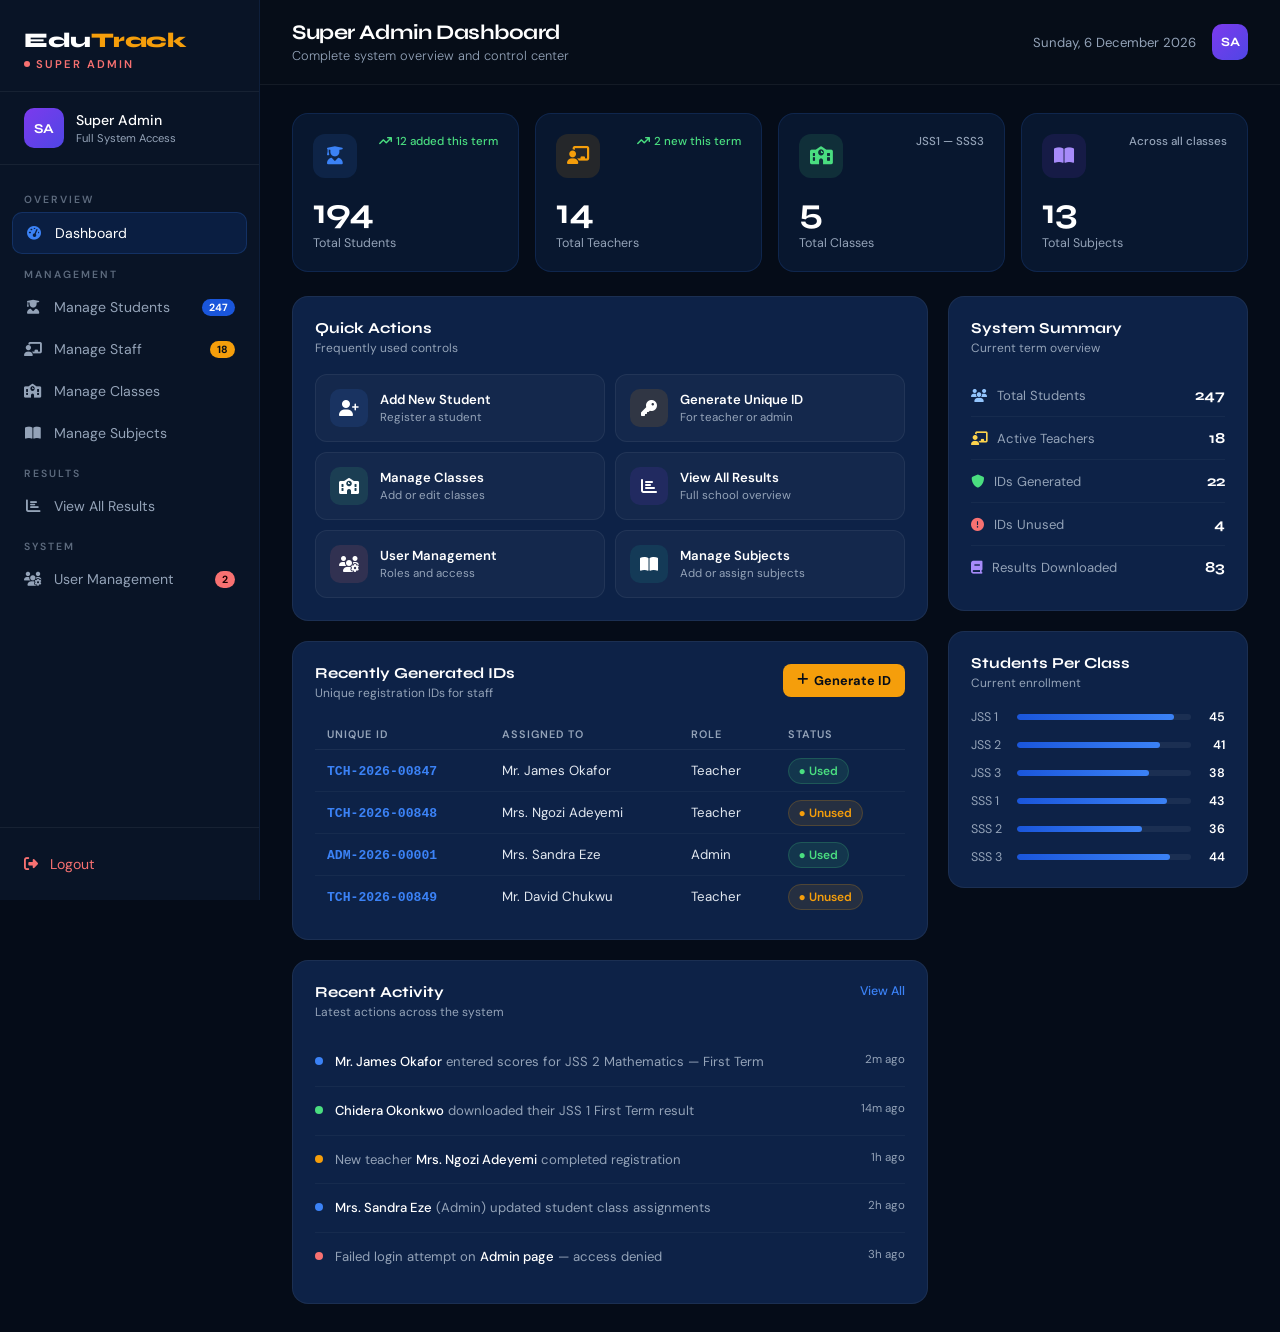
==== PAGES/superadmin-dashboard.html @ b3b973e6 "Add superadmin dashboard - HTML, CSS and JS complete" ====
<!DOCTYPE html>
<html lang="en">
<head>
  <meta charset="UTF-8" />
  <meta name="viewport" content="width=device-width, initial-scale=1.0" />
  <title>EduTrack — Super Admin Dashboard</title>
  <link href="https://fonts.googleapis.com/css2?family=Syne:wght@400;600;700;800&family=DM+Sans:wght@300;400;500&display=swap" rel="stylesheet" />
  <link rel="stylesheet" href="https://cdnjs.cloudflare.com/ajax/libs/font-awesome/6.5.0/css/all.min.css" />
  <link rel="stylesheet" href="../CSS/superadmin.css" />
</head>
<body>

  <!-- SIDEBAR -->
  <aside class="sidebar">

    <!-- LOGO -->
    <div class="sidebar-logo">
      <div class="logo-text">Edu<span>Track</span></div>
      <div class="logo-role">
        <span class="role-dot"></span>
        Super Admin
      </div>
    </div>

    <!-- ADMIN PROFILE -->
    <div class="sidebar-profile">
      <div class="profile-avatar">SA</div>
      <div class="profile-info">
        <div class="profile-name">Super Admin</div>
        <div class="profile-role">Full System Access</div>
      </div>
    </div>

    <!-- NAVIGATION -->
    <nav class="sidebar-nav">

      <p class="nav-section-label">Overview</p>

      <a href="superadmin-dashboard.html" class="nav-item active">
        <span class="nav-icon"><i class="fa-solid fa-gauge-high"></i></span>
        <span>Dashboard</span>
      </a>

      <p class="nav-section-label">Management</p>

      <a href="superadmin-manage-students.html" class="nav-item">
        <span class="nav-icon"><i class="fa-solid fa-user-graduate"></i></span>
        <span>Manage Students</span>
        <span class="nav-badge" id="badge-students">247</span>
      </a>

      <a href="superadmin-manage-staff.html" class="nav-item">
        <span class="nav-icon"><i class="fa-solid fa-chalkboard-user"></i></span>
        <span>Manage Staff</span>
        <span class="nav-badge gold" id="badge-staff">18</span>
      </a>

      <a href="superadmin-manage-classes.html" class="nav-item">
        <span class="nav-icon"><i class="fa-solid fa-school"></i></span>
        <span>Manage Classes</span>
      </a>

      <a href="superadmin-manage-subjects.html" class="nav-item">
        <span class="nav-icon"><i class="fa-solid fa-book-open"></i></span>
        <span>Manage Subjects</span>
      </a>

      <p class="nav-section-label">Results</p>

      <a href="superadmin-view-results.html" class="nav-item">
        <span class="nav-icon"><i class="fa-solid fa-chart-bar"></i></span>
        <span>View All Results</span>
      </a>

      <p class="nav-section-label">System</p>

      <a href="superadmin-user-management.html" class="nav-item">
        <span class="nav-icon"><i class="fa-solid fa-users-gear"></i></span>
        <span>User Management</span>
        <span class="nav-badge red" id="badge-users">2</span>
      </a>

    </nav>

    <!-- LOGOUT -->
    <div class="sidebar-footer">
      <a href="../index.html" class="logout-btn">
        <i class="fa-solid fa-right-from-bracket"></i>
        <span>Logout</span>
      </a>
    </div>

  </aside>

  <!-- MAIN CONTENT -->
  <main class="main">

    <!-- TOPBAR -->
    <div class="topbar">
      <div class="topbar-left">
        <h1>Super Admin Dashboard</h1>
        <p>Complete system overview and control center</p>
      </div>
      <div class="topbar-right">
        <div class="topbar-date" id="current-date"></div>
        <div class="topbar-avatar">SA</div>
      </div>
    </div>

    <!-- PAGE CONTENT -->
    <div class="page-content">

      <!-- STAT CARDS -->
      <div class="stats-row">

        <div class="stat-card">
          <div class="stat-top">
            <div class="stat-icon-wrap blue">
              <i class="fa-solid fa-user-graduate"></i>
            </div>
            <div class="stat-change up">
              <i class="fa-solid fa-arrow-trend-up"></i>
              12 added this term
            </div>
          </div>
          <div class="stat-number" id="stat-students">0</div>
          <div class="stat-label">Total Students</div>
        </div>

        <div class="stat-card">
          <div class="stat-top">
            <div class="stat-icon-wrap gold">
              <i class="fa-solid fa-chalkboard-user"></i>
            </div>
            <div class="stat-change up">
              <i class="fa-solid fa-arrow-trend-up"></i>
              2 new this term
            </div>
          </div>
          <div class="stat-number" id="stat-teachers">0</div>
          <div class="stat-label">Total Teachers</div>
        </div>

        <div class="stat-card">
          <div class="stat-top">
            <div class="stat-icon-wrap green">
              <i class="fa-solid fa-school"></i>
            </div>
            <div class="stat-change neutral">JSS1 — SSS3</div>
          </div>
          <div class="stat-number" id="stat-classes">0</div>
          <div class="stat-label">Total Classes</div>
        </div>

        <div class="stat-card">
          <div class="stat-top">
            <div class="stat-icon-wrap purple">
              <i class="fa-solid fa-book-open"></i>
            </div>
            <div class="stat-change neutral">Across all classes</div>
          </div>
          <div class="stat-number" id="stat-subjects">0</div>
          <div class="stat-label">Total Subjects</div>
        </div>

      </div>

      <!-- DASHBOARD GRID -->
      <div class="dashboard-grid">

        <!-- LEFT COLUMN -->
        <div class="left-col">

          <!-- QUICK ACTIONS -->
          <div class="section-card">
            <div class="section-header">
              <div>
                <div class="section-title">Quick Actions</div>
                <div class="section-subtitle">Frequently used controls</div>
              </div>
            </div>
            <div class="quick-actions">

              <a href="superadmin-manage-students.html" class="action-btn">
                <div class="action-icon" style="background:rgba(59,130,246,0.12);">
                  <i class="fa-solid fa-user-plus"></i>
                </div>
                <div>
                  <div class="action-label">Add New Student</div>
                  <div class="action-sub">Register a student</div>
                </div>
              </a>

              <a href="superadmin-manage-staff.html" class="action-btn">
                <div class="action-icon" style="background:rgba(245,158,11,0.12);">
                  <i class="fa-solid fa-key"></i>
                </div>
                <div>
                  <div class="action-label">Generate Unique ID</div>
                  <div class="action-sub">For teacher or admin</div>
                </div>
              </a>

              <a href="superadmin-manage-classes.html" class="action-btn">
                <div class="action-icon" style="background:rgba(74,222,128,0.12);">
                  <i class="fa-solid fa-school"></i>
                </div>
                <div>
                  <div class="action-label">Manage Classes</div>
                  <div class="action-sub">Add or edit classes</div>
                </div>
              </a>

              <a href="superadmin-view-results.html" class="action-btn">
                <div class="action-icon" style="background:rgba(124,58,237,0.12);">
                  <i class="fa-solid fa-chart-bar"></i>
                </div>
                <div>
                  <div class="action-label">View All Results</div>
                  <div class="action-sub">Full school overview</div>
                </div>
              </a>

              <a href="superadmin-user-management.html" class="action-btn">
                <div class="action-icon" style="background:rgba(248,113,113,0.12);">
                  <i class="fa-solid fa-users-gear"></i>
                </div>
                <div>
                  <div class="action-label">User Management</div>
                  <div class="action-sub">Roles and access</div>
                </div>
              </a>

              <a href="superadmin-manage-subjects.html" class="action-btn">
                <div class="action-icon" style="background:rgba(20,184,166,0.12);">
                  <i class="fa-solid fa-book-open"></i>
                </div>
                <div>
                  <div class="action-label">Manage Subjects</div>
                  <div class="action-sub">Add or assign subjects</div>
                </div>
              </a>

            </div>
          </div>

          <!-- RECENTLY GENERATED IDs -->
          <div class="section-card">
            <div class="section-header">
              <div>
                <div class="section-title">Recently Generated IDs</div>
                <div class="section-subtitle">Unique registration IDs for staff</div>
              </div>
              <button class="gen-id-btn" id="generate-id-btn">
                <i class="fa-solid fa-plus"></i>
                Generate ID
              </button>
            </div>
            <table class="id-table">
              <thead>
                <tr>
                  <th>Unique ID</th>
                  <th>Assigned To</th>
                  <th>Role</th>
                  <th>Status</th>
                </tr>
              </thead>
              <tbody>
                <tr>
                  <td><span class="id-code">TCH-2026-00847</span></td>
                  <td>Mr. James Okafor</td>
                  <td>Teacher</td>
                  <td><span class="id-status used">● Used</span></td>
                </tr>
                <tr>
                  <td><span class="id-code">TCH-2026-00848</span></td>
                  <td>Mrs. Ngozi Adeyemi</td>
                  <td>Teacher</td>
                  <td><span class="id-status unused">● Unused</span></td>
                </tr>
                <tr>
                  <td><span class="id-code">ADM-2026-00001</span></td>
                  <td>Mrs. Sandra Eze</td>
                  <td>Admin</td>
                  <td><span class="id-status used">● Used</span></td>
                </tr>
                <tr>
                  <td><span class="id-code">TCH-2026-00849</span></td>
                  <td>Mr. David Chukwu</td>
                  <td>Teacher</td>
                  <td><span class="id-status unused">● Unused</span></td>
                </tr>
              </tbody>
            </table>
          </div>

          <!-- RECENT ACTIVITY -->
          <div class="section-card">
            <div class="section-header">
              <div>
                <div class="section-title">Recent Activity</div>
                <div class="section-subtitle">Latest actions across the system</div>
              </div>
              <a href="#" class="section-action">View All</a>
            </div>
            <div class="activity-list">

              <div class="activity-item">
                <div class="activity-dot blue"></div>
                <div class="activity-text">
                  <span>Mr. James Okafor</span> entered scores for JSS 2 Mathematics — First Term
                </div>
                <div class="activity-time">2m ago</div>
              </div>

              <div class="activity-item">
                <div class="activity-dot green"></div>
                <div class="activity-text">
                  <span>Chidera Okonkwo</span> downloaded their JSS 1 First Term result
                </div>
                <div class="activity-time">14m ago</div>
              </div>

              <div class="activity-item">
                <div class="activity-dot gold"></div>
                <div class="activity-text">
                  New teacher <span>Mrs. Ngozi Adeyemi</span> completed registration
                </div>
                <div class="activity-time">1h ago</div>
              </div>

              <div class="activity-item">
                <div class="activity-dot blue"></div>
                <div class="activity-text">
                  <span>Mrs. Sandra Eze</span> (Admin) updated student class assignments
                </div>
                <div class="activity-time">2h ago</div>
              </div>

              <div class="activity-item">
                <div class="activity-dot red"></div>
                <div class="activity-text">
                  Failed login attempt on <span>Admin page</span> — access denied
                </div>
                <div class="activity-time">3h ago</div>
              </div>

            </div>
          </div>

        </div>

        <!-- RIGHT COLUMN -->
        <div class="right-col">

          <!-- SYSTEM SUMMARY -->
          <div class="section-card">
            <div class="section-header">
              <div>
                <div class="section-title">System Summary</div>
                <div class="section-subtitle">Current term overview</div>
              </div>
            </div>
            <div class="summary-list">

              <div class="summary-item">
                <div class="summary-left">
                  <i class="fa-solid fa-users" style="color:#93c5fd;"></i>
                  Total Students
                </div>
                <div class="summary-val">247</div>
              </div>

              <div class="summary-item">
                <div class="summary-left">
                  <i class="fa-solid fa-chalkboard-user" style="color:#fcd34d;"></i>
                  Active Teachers
                </div>
                <div class="summary-val">18</div>
              </div>

              <div class="summary-item">
                <div class="summary-left">
                  <i class="fa-solid fa-shield" style="color:#4ade80;"></i>
                  IDs Generated
                </div>
                <div class="summary-val">22</div>
              </div>

              <div class="summary-item">
                <div class="summary-left">
                  <i class="fa-solid fa-circle-exclamation" style="color:#f87171;"></i>
                  IDs Unused
                </div>
                <div class="summary-val">4</div>
              </div>

              <div class="summary-item">
                <div class="summary-left">
                  <i class="fa-solid fa-book" style="color:#a78bfa;"></i>
                  Results Downloaded
                </div>
                <div class="summary-val">83</div>
              </div>

            </div>
          </div>

          <!-- STUDENTS PER CLASS -->
          <div class="section-card">
            <div class="section-header">
              <div>
                <div class="section-title">Students Per Class</div>
                <div class="section-subtitle">Current enrollment</div>
              </div>
            </div>
            <div class="class-list">

              <div class="class-row">
                <span class="class-name">JSS 1</span>
                <div class="class-bar-wrap">
                  <div class="class-bar" data-width="90%"></div>
                </div>
                <span class="class-count">45</span>
              </div>

              <div class="class-row">
                <span class="class-name">JSS 2</span>
                <div class="class-bar-wrap">
                  <div class="class-bar" data-width="82%"></div>
                </div>
                <span class="class-count">41</span>
              </div>

              <div class="class-row">
                <span class="class-name">JSS 3</span>
                <div class="class-bar-wrap">
                  <div class="class-bar" data-width="76%"></div>
                </div>
                <span class="class-count">38</span>
              </div>

              <div class="class-row">
                <span class="class-name">SSS 1</span>
                <div class="class-bar-wrap">
                  <div class="class-bar" data-width="86%"></div>
                </div>
                <span class="class-count">43</span>
              </div>

              <div class="class-row">
                <span class="class-name">SSS 2</span>
                <div class="class-bar-wrap">
                  <div class="class-bar" data-width="72%"></div>
                </div>
                <span class="class-count">36</span>
              </div>

              <div class="class-row">
                <span class="class-name">SSS 3</span>
                <div class="class-bar-wrap">
                  <div class="class-bar" data-width="88%"></div>
                </div>
                <span class="class-count">44</span>
              </div>

            </div>
          </div>

        </div>

      </div>

    </div>

  </main>

  <script src="../JS/superadmin.js"></script>
</body>
</html>
---- CSS/superadmin.css ----
/* ===== VARIABLES ===== */
:root {
  --blue-deep: #050c18;
  --blue-mid: #0d2247;
  --blue-bright: #1a56db;
  --blue-electric: #3b82f6;
  --blue-light: #93c5fd;
  --gold: #f59e0b;
  --gold-light: #fcd34d;
  --white: #ffffff;
  --text-muted: #94a3b8;
  --success: #4ade80;
  --red: #f87171;
  --sidebar-w: 260px;
}

/* ===== RESET ===== */
* {
  margin: 0;
  padding: 0;
  box-sizing: border-box;
}

html {
  scroll-behavior: smooth;
}

body {
  font-family: 'DM Sans', sans-serif;
  background: var(--blue-deep);
  color: var(--white);
  min-height: 100vh;
  display: flex;
  overflow-x: hidden;
}

/* ===== SIDEBAR ===== */
.sidebar {
  width: var(--sidebar-w);
  min-height: 100vh;
  background: rgba(10, 22, 40, 0.95);
  border-right: 1px solid rgba(59, 130, 246, 0.1);
  display: flex;
  flex-direction: column;
  position: fixed;
  left: 0;
  top: 0;
  z-index: 50;
  overflow-y: auto;
}

/* ===== SIDEBAR LOGO ===== */
.sidebar-logo {
  padding: 28px 24px 20px;
  border-bottom: 1px solid rgba(255, 255, 255, 0.06);
}

.logo-text {
  font-family: 'Syne', sans-serif;
  font-weight: 800;
  font-size: 1.3rem;
  letter-spacing: -0.5px;
  color: var(--white);
  text-decoration: none;
  display: block;
}

.logo-text span {
  color: var(--gold);
}

.logo-role {
  font-size: 0.7rem;
  color: var(--red);
  font-weight: 600;
  letter-spacing: 2px;
  text-transform: uppercase;
  margin-top: 4px;
  display: flex;
  align-items: center;
  gap: 6px;
}

.role-dot {
  width: 6px;
  height: 6px;
  border-radius: 50%;
  background: var(--red);
  animation: pulse 2s ease infinite;
}

@keyframes pulse {
  0%, 100% { opacity: 1; }
  50% { opacity: 0.3; }
}

/* ===== SIDEBAR PROFILE ===== */
.sidebar-profile {
  padding: 16px 24px;
  display: flex;
  align-items: center;
  gap: 12px;
  border-bottom: 1px solid rgba(255, 255, 255, 0.06);
  margin-bottom: 8px;
}

.profile-avatar {
  width: 40px;
  height: 40px;
  border-radius: 10px;
  background: linear-gradient(135deg, #7c3aed, #4f46e5);
  display: flex;
  align-items: center;
  justify-content: center;
  font-family: 'Syne', sans-serif;
  font-weight: 700;
  font-size: 0.85rem;
  flex-shrink: 0;
  color: var(--white);
}

.profile-name {
  font-size: 0.88rem;
  font-weight: 500;
  color: var(--white);
}

.profile-role {
  font-size: 0.7rem;
  color: var(--text-muted);
  margin-top: 2px;
}

/* ===== SIDEBAR NAV ===== */
.sidebar-nav {
  flex: 1;
  padding: 8px 12px;
  overflow-y: auto;
}

.nav-section-label {
  font-size: 0.65rem;
  font-weight: 600;
  letter-spacing: 2px;
  text-transform: uppercase;
  color: var(--text-muted);
  padding: 12px 12px 6px;
  opacity: 0.6;
  display: block;
}

.nav-item {
  display: flex;
  align-items: center;
  gap: 12px;
  padding: 11px 12px;
  border-radius: 10px;
  cursor: pointer;
  transition: all 0.2s;
  color: var(--text-muted);
  font-size: 0.88rem;
  font-weight: 400;
  margin-bottom: 2px;
  text-decoration: none;
}

.nav-item:hover {
  background: rgba(255, 255, 255, 0.05);
  color: var(--white);
}

.nav-item.active {
  background: rgba(26, 86, 219, 0.15);
  border: 1px solid rgba(59, 130, 246, 0.2);
  color: var(--white);
}

.nav-item.active .nav-icon {
  color: var(--blue-electric);
}

.nav-icon {
  width: 18px;
  height: 18px;
  flex-shrink: 0;
  display: flex;
  align-items: center;
  justify-content: center;
  font-size: 14px;
}

.nav-badge {
  margin-left: auto;
  background: var(--blue-bright);
  color: var(--white);
  font-size: 0.65rem;
  font-weight: 700;
  padding: 2px 7px;
  border-radius: 100px;
  min-width: 20px;
  text-align: center;
}

.nav-badge.red {
  background: var(--red);
  color: #1a0000;
}

.nav-badge.gold {
  background: var(--gold);
  color: var(--blue-deep);
}

/* ===== SIDEBAR FOOTER ===== */
.sidebar-footer {
  padding: 16px 12px;
  border-top: 1px solid rgba(255, 255, 255, 0.06);
}

.logout-btn {
  display: flex;
  align-items: center;
  gap: 12px;
  padding: 11px 12px;
  border-radius: 10px;
  cursor: pointer;
  color: var(--red);
  font-size: 0.88rem;
  font-weight: 400;
  transition: all 0.2s;
  text-decoration: none;
  width: 100%;
}

.logout-btn:hover {
  background: rgba(248, 113, 113, 0.08);
}

/* ===== MAIN CONTENT ===== */
.main {
  margin-left: var(--sidebar-w);
  flex: 1;
  min-height: 100vh;
  display: flex;
  flex-direction: column;
}

/* ===== TOPBAR ===== */
.topbar {
  padding: 20px 32px;
  display: flex;
  justify-content: space-between;
  align-items: center;
  border-bottom: 1px solid rgba(255, 255, 255, 0.06);
  background: rgba(7, 14, 26, 0.8);
  position: sticky;
  top: 0;
  z-index: 40;
}

.topbar-left h1 {
  font-family: 'Syne', sans-serif;
  font-size: 1.3rem;
  font-weight: 700;
  letter-spacing: -0.5px;
}

.topbar-left p {
  font-size: 0.8rem;
  color: var(--text-muted);
  margin-top: 2px;
  font-weight: 300;
}

.topbar-right {
  display: flex;
  align-items: center;
  gap: 16px;
}

.topbar-date {
  font-size: 0.82rem;
  color: var(--text-muted);
}

.topbar-avatar {
  width: 36px;
  height: 36px;
  border-radius: 10px;
  background: linear-gradient(135deg, #7c3aed, #4f46e5);
  display: flex;
  align-items: center;
  justify-content: center;
  font-family: 'Syne', sans-serif;
  font-weight: 700;
  font-size: 0.8rem;
  color: var(--white);
  cursor: pointer;
}

/* ===== PAGE CONTENT ===== */
.page-content {
  padding: 28px 32px;
  flex: 1;
}

/* ===== STAT CARDS ===== */
.stats-row {
  display: grid;
  grid-template-columns: repeat(4, 1fr);
  gap: 16px;
  margin-bottom: 24px;
}

.stat-card {
  background: rgba(13, 34, 71, 0.5);
  border: 1px solid rgba(59, 130, 246, 0.15);
  border-radius: 16px;
  padding: 20px;
  transition: all 0.2s ease;
}

.stat-card:hover {
  border-color: rgba(59, 130, 246, 0.25);
  transform: translateY(-2px);
}

.stat-top {
  display: flex;
  justify-content: space-between;
  align-items: flex-start;
  margin-bottom: 16px;
}

.stat-icon-wrap {
  width: 44px;
  height: 44px;
  border-radius: 12px;
  display: flex;
  align-items: center;
  justify-content: center;
  font-size: 18px;
}

.stat-icon-wrap.blue {
  background: rgba(59, 130, 246, 0.12);
  color: var(--blue-electric);
}

.stat-icon-wrap.gold {
  background: rgba(245, 158, 11, 0.12);
  color: var(--gold);
}

.stat-icon-wrap.green {
  background: rgba(74, 222, 128, 0.12);
  color: var(--success);
}

.stat-icon-wrap.purple {
  background: rgba(124, 58, 237, 0.12);
  color: #a78bfa;
}

.stat-change {
  font-size: 0.72rem;
  font-weight: 500;
  display: flex;
  align-items: center;
  gap: 4px;
}

.stat-change.up {
  color: var(--success);
}

.stat-change.neutral {
  color: var(--text-muted);
}

.stat-number {
  font-family: 'Syne', sans-serif;
  font-size: 2.2rem;
  font-weight: 700;
  letter-spacing: -1px;
  line-height: 1;
  margin-bottom: 6px;
}

.stat-label {
  font-size: 0.78rem;
  color: var(--text-muted);
}

/* ===== DASHBOARD GRID ===== */
.dashboard-grid {
  display: grid;
  grid-template-columns: 1fr 300px;
  gap: 20px;
  align-items: start;
}

.left-col {
  display: flex;
  flex-direction: column;
  gap: 20px;
}

.right-col {
  display: flex;
  flex-direction: column;
  gap: 20px;
}

/* ===== SECTION CARDS ===== */
.section-card {
  background: var(--blue-mid);
  border: 1px solid rgba(255, 255, 255, 0.06);
  border-radius: 16px;
  padding: 22px;
}

.section-header {
  display: flex;
  justify-content: space-between;
  align-items: flex-start;
  margin-bottom: 18px;
}

.section-title {
  font-family: 'Syne', sans-serif;
  font-size: 0.95rem;
  font-weight: 700;
  color: var(--white);
}

.section-subtitle {
  font-size: 0.75rem;
  color: var(--text-muted);
  margin-top: 3px;
}

.section-action {
  font-size: 0.78rem;
  color: var(--blue-electric);
  text-decoration: none;
  font-weight: 500;
}

.section-action:hover {
  color: var(--blue-light);
}

/* ===== QUICK ACTIONS ===== */
.quick-actions {
  display: grid;
  grid-template-columns: 1fr 1fr;
  gap: 10px;
}

.action-btn {
  display: flex;
  align-items: center;
  gap: 12px;
  padding: 14px;
  border-radius: 12px;
  text-decoration: none;
  background: rgba(255, 255, 255, 0.03);
  border: 1px solid rgba(255, 255, 255, 0.06);
  transition: all 0.2s ease;
  color: var(--white);
}

.action-btn:hover {
  background: rgba(255, 255, 255, 0.07);
  border-color: rgba(59, 130, 246, 0.2);
  transform: translateY(-1px);
}

.action-icon {
  width: 38px;
  height: 38px;
  border-radius: 10px;
  display: flex;
  align-items: center;
  justify-content: center;
  font-size: 16px;
  flex-shrink: 0;
  color: var(--white);
}

.action-label {
  font-size: 0.82rem;
  font-weight: 600;
  color: var(--white);
}

.action-sub {
  font-size: 0.72rem;
  color: var(--text-muted);
  margin-top: 2px;
}

/* ===== GENERATE ID BUTTON ===== */
.gen-id-btn {
  display: flex;
  align-items: center;
  gap: 6px;
  background: var(--gold);
  color: var(--blue-deep);
  border: none;
  padding: 8px 14px;
  border-radius: 8px;
  font-size: 0.8rem;
  font-weight: 700;
  cursor: pointer;
  transition: all 0.2s ease;
  font-family: 'DM Sans', sans-serif;
}

.gen-id-btn:hover {
  background: var(--gold-light);
  transform: translateY(-1px);
}

/* ===== ID TABLE ===== */
.id-table {
  width: 100%;
  border-collapse: collapse;
  font-size: 0.83rem;
}

.id-table th {
  text-align: left;
  padding: 8px 12px;
  font-size: 0.68rem;
  font-weight: 600;
  letter-spacing: 1px;
  text-transform: uppercase;
  color: var(--text-muted);
  border-bottom: 1px solid rgba(255, 255, 255, 0.06);
}

.id-table td {
  padding: 12px 12px;
  border-bottom: 1px solid rgba(255, 255, 255, 0.04);
  color: #e2e8f0;
}

.id-table tr:last-child td {
  border-bottom: none;
}

.id-table tr:hover td {
  background: rgba(255, 255, 255, 0.02);
}

.id-code {
  font-family: monospace;
  color: var(--blue-electric);
  font-size: 0.82rem;
  font-weight: 600;
}

.id-status {
  font-size: 0.75rem;
  font-weight: 600;
  padding: 4px 10px;
  border-radius: 100px;
}

.id-status.used {
  background: rgba(74, 222, 128, 0.1);
  color: var(--success);
  border: 1px solid rgba(74, 222, 128, 0.2);
}

.id-status.unused {
  background: rgba(245, 158, 11, 0.1);
  color: var(--gold);
  border: 1px solid rgba(245, 158, 11, 0.2);
}

/* ===== ACTIVITY LIST ===== */
.activity-list {
  display: flex;
  flex-direction: column;
  gap: 0;
}

.activity-item {
  display: flex;
  align-items: flex-start;
  gap: 12px;
  padding: 14px 0;
  border-bottom: 1px solid rgba(255, 255, 255, 0.04);
}

.activity-item:last-child {
  border-bottom: none;
}

.activity-dot {
  width: 8px;
  height: 8px;
  border-radius: 50%;
  flex-shrink: 0;
  margin-top: 5px;
}

.activity-dot.blue { background: var(--blue-electric); }
.activity-dot.green { background: var(--success); }
.activity-dot.gold { background: var(--gold); }
.activity-dot.red { background: var(--red); }

.activity-text {
  flex: 1;
  font-size: 0.82rem;
  color: var(--text-muted);
  line-height: 1.5;
}

.activity-text span {
  color: var(--white);
  font-weight: 500;
}

.activity-time {
  font-size: 0.72rem;
  color: var(--text-muted);
  flex-shrink: 0;
  white-space: nowrap;
}

/* ===== SYSTEM SUMMARY ===== */
.summary-list {
  display: flex;
  flex-direction: column;
  gap: 0;
}

.summary-item {
  display: flex;
  justify-content: space-between;
  align-items: center;
  padding: 12px 0;
  border-bottom: 1px solid rgba(255, 255, 255, 0.04);
}

.summary-item:last-child {
  border-bottom: none;
}

.summary-left {
  display: flex;
  align-items: center;
  gap: 10px;
  font-size: 0.82rem;
  color: var(--text-muted);
}

.summary-val {
  font-family: 'Syne', sans-serif;
  font-size: 0.95rem;
  font-weight: 700;
  color: var(--white);
}

/* ===== STUDENTS PER CLASS ===== */
.class-list {
  display: flex;
  flex-direction: column;
  gap: 12px;
}

.class-row {
  display: flex;
  align-items: center;
  gap: 10px;
}

.class-name {
  font-size: 0.78rem;
  color: var(--text-muted);
  width: 36px;
  flex-shrink: 0;
}

.class-bar-wrap {
  flex: 1;
  height: 6px;
  background: rgba(255, 255, 255, 0.06);
  border-radius: 100px;
  overflow: hidden;
}

.class-bar {
  height: 100%;
  width: 0;
  border-radius: 100px;
  background: linear-gradient(90deg, var(--blue-bright), var(--blue-electric));
  transition: width 1.2s ease;
}

.class-count {
  font-size: 0.78rem;
  font-weight: 600;
  color: var(--white);
  width: 24px;
  text-align: right;
  flex-shrink: 0;
}

/* ===== RESPONSIVE ===== */
@media (max-width: 1200px) {
  .dashboard-grid {
    grid-template-columns: 1fr;
  }

  .right-col {
    display: grid;
    grid-template-columns: 1fr 1fr;
    gap: 20px;
  }
}

@media (max-width: 900px) {
  .stats-row {
    grid-template-columns: repeat(2, 1fr);
  }

  .quick-actions {
    grid-template-columns: 1fr;
  }

  .right-col {
    grid-template-columns: 1fr;
  }
}

@media (max-width: 768px) {
  .sidebar {
    transform: translateX(-260px);
    transition: transform 0.3s ease;
  }

  .sidebar.open {
    transform: translateX(0);
  }

  .main {
    margin-left: 0;
  }

  .page-content {
    padding: 20px 16px;
  }

  .topbar {
    padding: 16px 20px;
  }

  .stats-row {
    grid-template-columns: 1fr 1fr;
    gap: 12px;
  }
}
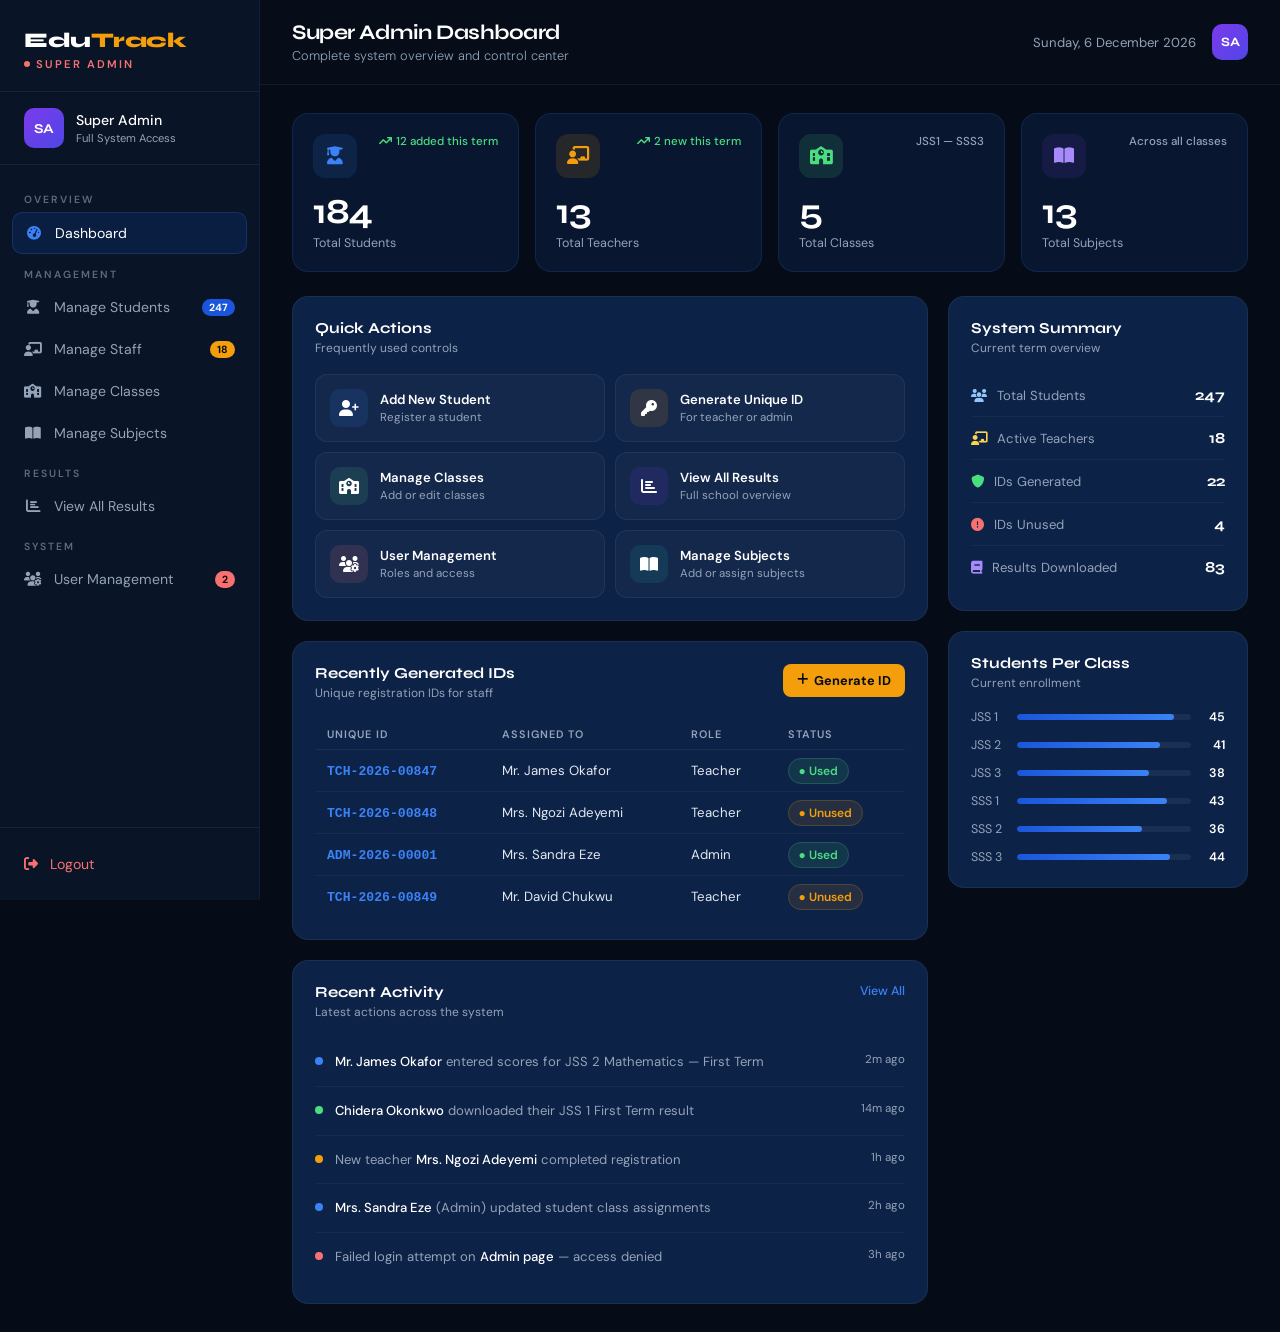
==== commit 9db9c4f7: "Fix generate ID modal reset bug - staff and students functionality complete" ====
--- a/PAGES/superadmin-dashboard.html
+++ b/PAGES/superadmin-dashboard.html
@@ -251,10 +251,10 @@
                 <div class="section-title">Recently Generated IDs</div>
                 <div class="section-subtitle">Unique registration IDs for staff</div>
               </div>
-              <button class="gen-id-btn" id="generate-id-btn">
+              <a href="superadmin-manage-staff.html" class="gen-id-btn">
                 <i class="fa-solid fa-plus"></i>
                 Generate ID
-              </button>
+              </a>
             </div>
             <table class="id-table">
               <thead>
--- a/CSS/superadmin.css
+++ b/CSS/superadmin.css
@@ -37,7 +37,7 @@
 /* ===== SIDEBAR ===== */
 .sidebar {
   width: var(--sidebar-w);
-  min-height: 100vh;
+  height: 100vh;
   background: rgba(10, 22, 40, 0.95);
   border-right: 1px solid rgba(59, 130, 246, 0.1);
   display: flex;
@@ -47,6 +47,8 @@
   top: 0;
   z-index: 50;
   overflow-y: auto;
+  scrollbar-width: thin;
+  scrollbar-color: rgba(59, 130, 246, 0.3) transparent;
 }
 
 /* ===== SIDEBAR LOGO ===== */
@@ -493,6 +495,22 @@
   font-size: 0.82rem;
   font-weight: 600;
   color: var(--white);
+}
+
+.action-btn-lbl.activate-btn {
+  color: #4ade80;
+  border-color: rgba(74, 222, 128, 0.2);
+  background: rgba(74, 222, 128, 0.07);
+}
+
+.action-btn-lbl.activate-btn:hover {
+  background: rgba(74, 222, 128, 0.15);
+}
+
+.status-badge.deactivated {
+  background: rgba(245, 158, 11, 0.1);
+  color: #f59e0b;
+  border: 1px solid rgba(245, 158, 11, 0.2);
 }
 
 .action-sub {
@@ -516,6 +534,7 @@
   cursor: pointer;
   transition: all 0.2s ease;
   font-family: 'DM Sans', sans-serif;
+  text-decoration: none;
 }
 
 .gen-id-btn:hover {
@@ -764,4 +783,850 @@
     grid-template-columns: 1fr 1fr;
     gap: 12px;
   }
+}
+
+/* ===== MANAGE STUDENT PART ===== */
+
+/* ===== TOOLBAR ===== */
+.toolbar {
+  display: flex;
+  align-items: center;
+  gap: 12px;
+  margin-bottom: 20px;
+  flex-wrap: wrap;
+}
+
+.search-wrap {
+  position: relative;
+  flex: 1;
+  min-width: 220px;
+}
+
+.search-icon-fa {
+  position: absolute;
+  left: 14px;
+  top: 50%;
+  transform: translateY(-50%);
+  color: #94a3b8;
+  font-size: 13px;
+}
+
+.search-input {
+  width: 100%;
+  background: rgba(255, 255, 255, 0.05);
+  border: 1px solid rgba(255, 255, 255, 0.1);
+  border-radius: 10px;
+  padding: 11px 14px 11px 40px;
+  color: #ffffff;
+  font-size: 0.88rem;
+  outline: none;
+  font-family: 'DM Sans', sans-serif;
+  transition: border-color 0.2s ease;
+}
+
+.search-input::placeholder {
+  color: #94a3b8;
+}
+
+.search-input:focus {
+  border-color: rgba(59, 130, 246, 0.4);
+}
+
+.filter-select {
+  padding: 11px 14px;
+  background: rgba(255, 255, 255, 0.05);
+  border: 1px solid rgba(255, 255, 255, 0.1);
+  border-radius: 10px;
+  color: #ffffff;
+  font-size: 0.88rem;
+  outline: none;
+  cursor: pointer;
+  min-width: 130px;
+  font-family: 'DM Sans', sans-serif;
+}
+
+.filter-select option {
+  background-color: #0d2247;
+}
+
+.btn-add-student {
+  display: flex;
+  align-items: center;
+  gap: 8px;
+  background: #1a56db;
+  color: #ffffff;
+  border: none;
+  padding: 11px 18px;
+  border-radius: 10px;
+  font-size: 0.88rem;
+  font-weight: 600;
+  cursor: pointer;
+  font-family: 'DM Sans', sans-serif;
+  transition: all 0.2s ease;
+  white-space: nowrap;
+}
+
+.btn-add-student:hover {
+  background: #3b82f6;
+  transform: translateY(-1px);
+}
+
+/* ===== MINI STATS ===== */
+.mini-stats {
+  display: grid;
+  grid-template-columns: repeat(4, 1fr);
+  gap: 14px;
+  margin-bottom: 20px;
+}
+
+.mini-stat {
+  background: #0d2247;
+  border: 1px solid rgba(255, 255, 255, 0.06);
+  border-radius: 14px;
+  padding: 16px 18px;
+  display: flex;
+  align-items: center;
+  gap: 14px;
+}
+
+.mini-stat-icon {
+  width: 40px;
+  height: 40px;
+  border-radius: 10px;
+  display: flex;
+  align-items: center;
+  justify-content: center;
+  font-size: 16px;
+  flex-shrink: 0;
+}
+
+.mini-stat-icon.blue {
+  background: rgba(59, 130, 246, 0.12);
+  color: #3b82f6;
+}
+
+.mini-stat-icon.green {
+  background: rgba(74, 222, 128, 0.12);
+  color: #4ade80;
+}
+
+.mini-stat-icon.gold {
+  background: rgba(245, 158, 11, 0.12);
+  color: #f59e0b;
+}
+
+.mini-stat-icon.red {
+  background: rgba(248, 113, 113, 0.12);
+  color: #f87171;
+}
+
+.mini-stat-num {
+  font-family: 'Syne', sans-serif;
+  font-size: 1.3rem;
+  font-weight: 700;
+  line-height: 1;
+}
+
+.mini-stat-lbl {
+  font-size: 0.72rem;
+  color: #94a3b8;
+  margin-top: 3px;
+}
+
+/* ===== TABLE CARD ===== */
+.table-card {
+  background: #0d2247;
+  border: 1px solid rgba(255, 255, 255, 0.06);
+  border-radius: 16px;
+  overflow: hidden;
+}
+
+.table-header {
+  display: flex;
+  justify-content: space-between;
+  align-items: center;
+  padding: 20px 22px 16px;
+  border-bottom: 1px solid rgba(255, 255, 255, 0.06);
+}
+
+.table-title {
+  font-family: 'Syne', sans-serif;
+  font-size: 0.95rem;
+  font-weight: 700;
+}
+
+.table-count {
+  font-size: 0.75rem;
+  color: #94a3b8;
+  margin-top: 3px;
+}
+
+.table-wrap {
+  overflow-x: auto;
+}
+
+.data-table {
+  width: 100%;
+  border-collapse: collapse;
+  font-size: 0.85rem;
+}
+
+.data-table th {
+  text-align: left;
+  padding: 10px 16px;
+  font-size: 0.7rem;
+  font-weight: 600;
+  letter-spacing: 1px;
+  text-transform: uppercase;
+  color: #94a3b8;
+  border-bottom: 1px solid rgba(255, 255, 255, 0.06);
+  white-space: nowrap;
+}
+
+.data-table td {
+  padding: 14px 16px;
+  border-bottom: 1px solid rgba(255, 255, 255, 0.04);
+  color: #e2e8f0;
+  vertical-align: middle;
+}
+
+.data-table tr:last-child td {
+  border-bottom: none;
+}
+
+.data-table tr:hover td {
+  background: rgba(255, 255, 255, 0.02);
+}
+
+/* ===== STUDENT CELL ===== */
+.student-cell {
+  display: flex;
+  align-items: center;
+  gap: 10px;
+}
+
+.student-avatar {
+  width: 34px;
+  height: 34px;
+  border-radius: 8px;
+  display: flex;
+  align-items: center;
+  justify-content: center;
+  font-family: 'Syne', sans-serif;
+  font-weight: 700;
+  font-size: 0.75rem;
+  color: #ffffff;
+  flex-shrink: 0;
+}
+
+.student-name {
+  font-size: 0.88rem;
+  font-weight: 500;
+  color: #ffffff;
+}
+
+/* ===== TABLE BADGES ===== */
+.class-badge {
+  background: rgba(59, 130, 246, 0.12);
+  color: #93c5fd;
+  padding: 4px 10px;
+  border-radius: 6px;
+  font-size: 0.75rem;
+  font-weight: 600;
+  white-space: nowrap;
+}
+
+.status-badge {
+  padding: 4px 10px;
+  border-radius: 100px;
+  font-size: 0.72rem;
+  font-weight: 600;
+  white-space: nowrap;
+}
+
+.status-badge.active {
+  background: rgba(74, 222, 128, 0.12);
+  color: #4ade80;
+}
+
+.status-badge.inactive {
+  background: rgba(248, 113, 113, 0.12);
+  color: #f87171;
+}
+
+.status-badge.deactivated {
+  background: rgba(245, 158, 11, 0.1);
+  color: #f59e0b;
+  border: 1px solid rgba(245, 158, 11, 0.2);
+}
+
+/* ===== ACTION BUTTONS IN TABLE ===== */
+.action-btns {
+  display: flex;
+  gap: 6px;
+}
+
+.action-icon-btn {
+  display: flex;
+  align-items: center;
+  gap: 5px;
+  padding: 5px 10px;
+  border-radius: 6px;
+  border: none;
+  font-size: 0.72rem;
+  font-weight: 500;
+  cursor: pointer;
+  font-family: 'DM Sans', sans-serif;
+  transition: all 0.2s ease;
+}
+
+.action-icon-btn.view {
+  background: rgba(59, 130, 246, 0.12);
+  color: #93c5fd;
+}
+
+.action-icon-btn.view:hover {
+  background: rgba(59, 130, 246, 0.25);
+}
+
+.action-icon-btn.edit {
+  background: rgba(245, 158, 11, 0.12);
+  color: #f59e0b;
+}
+
+.action-icon-btn.edit:hover {
+  background: rgba(245, 158, 11, 0.25);
+}
+
+#edit-class option {
+  background-color: #0d2247;
+  color: #ffffff;
+}
+
+.action-icon-btn.delete {
+  background: rgba(248, 113, 113, 0.12);
+  color: #f87171;
+}
+
+.action-icon-btn.delete:hover {
+  background: rgba(248, 113, 113, 0.25);
+}
+
+/* ===== PAGINATION ===== */
+.pagination {
+  display: flex;
+  justify-content: space-between;
+  align-items: center;
+  padding: 16px 22px;
+  border-top: 1px solid rgba(255, 255, 255, 0.06);
+}
+
+.pagination-info {
+  font-size: 0.78rem;
+  color: #94a3b8;
+}
+
+.pagination-btns {
+  display: flex;
+  gap: 6px;
+}
+
+.page-btn {
+  width: 32px;
+  height: 32px;
+  border-radius: 8px;
+  border: 1px solid rgba(255, 255, 255, 0.08);
+  background: transparent;
+  color: #94a3b8;
+  font-size: 0.8rem;
+  cursor: pointer;
+  display: flex;
+  align-items: center;
+  justify-content: center;
+  font-family: 'DM Sans', sans-serif;
+  transition: all 0.2s ease;
+}
+
+.page-btn:hover {
+  background: rgba(255, 255, 255, 0.06);
+  color: #ffffff;
+}
+
+.page-btn.active {
+  background: #1a56db;
+  border-color: #1a56db;
+  color: #ffffff;
+}
+
+/* ===== MODAL ===== */
+.modal-overlay {
+  position: fixed;
+  inset: 0;
+  background: rgba(0, 0, 0, 0.65);
+  z-index: 200;
+  display: flex;
+  align-items: center;
+  justify-content: center;
+  opacity: 0;
+  visibility: hidden;
+  transition: all 0.2s ease;
+}
+
+.modal-overlay.show {
+  opacity: 1;
+  visibility: visible;
+}
+
+.modal {
+  background: #0d2247;
+  border: 1px solid rgba(255, 255, 255, 0.1);
+  border-radius: 20px;
+  padding: 28px;
+  width: 100%;
+  max-width: 500px;
+  max-height: 90vh;
+  overflow-y: auto;
+  transform: translateY(20px);
+  transition: transform 0.2s ease;
+}
+
+.modal-overlay.show .modal {
+  transform: translateY(0);
+}
+
+.modal-header {
+  display: flex;
+  justify-content: space-between;
+  align-items: flex-start;
+  margin-bottom: 22px;
+}
+
+.modal-title {
+  font-family: 'Syne', sans-serif;
+  font-size: 1.05rem;
+  font-weight: 700;
+}
+
+.modal-sub {
+  font-size: 0.78rem;
+  color: #94a3b8;
+  margin-top: 4px;
+}
+
+.modal-close {
+  width: 32px;
+  height: 32px;
+  border-radius: 8px;
+  background: rgba(255, 255, 255, 0.06);
+  border: none;
+  color: #94a3b8;
+  cursor: pointer;
+  display: flex;
+  align-items: center;
+  justify-content: center;
+  font-size: 14px;
+  transition: all 0.2s ease;
+  flex-shrink: 0;
+}
+
+.modal-close:hover {
+  background: rgba(248, 113, 113, 0.15);
+  color: #f87171;
+}
+
+/* ===== FORM ELEMENTS ===== */
+.form-group {
+  margin-bottom: 16px;
+}
+
+.form-label {
+  display: block;
+  font-size: 0.78rem;
+  font-weight: 500;
+  color: #94a3b8;
+  margin-bottom: 7px;
+}
+
+.form-input {
+  width: 100%;
+  padding: 11px 14px;
+  background: rgba(255, 255, 255, 0.05);
+  border: 1px solid rgba(255, 255, 255, 0.08);
+  border-radius: 10px;
+  color: #ffffff;
+  font-size: 0.88rem;
+  outline: none;
+  font-family: 'DM Sans', sans-serif;
+  transition: border-color 0.2s ease;
+}
+
+.form-input::placeholder {
+  color: #475569;
+}
+
+.form-input:focus {
+  border-color: rgba(59, 130, 246, 0.4);
+  background: rgba(59, 130, 246, 0.04);
+}
+
+.form-select {
+  width: 100%;
+  padding: 11px 14px;
+  background: rgba(255, 255, 255, 0.05);
+  border: 1px solid rgba(255, 255, 255, 0.08);
+  border-radius: 10px;
+  color: #ffffff;
+  font-size: 0.88rem;
+  outline: none;
+  cursor: pointer;
+  font-family: 'DM Sans', sans-serif;
+}
+
+.form-select option {
+  background-color: #0d2247;
+}
+
+.form-row {
+  display: grid;
+  grid-template-columns: 1fr 1fr;
+  gap: 14px;
+}
+
+.form-hint {
+  font-size: 0.72rem;
+  color: #94a3b8;
+  margin-top: 6px;
+}
+
+/* ===== AUTO PASSWORD ===== */
+.auto-pw-wrap {
+  display: flex;
+  align-items: center;
+  gap: 10px;
+  background: rgba(255, 255, 255, 0.04);
+  border: 1px solid rgba(255, 255, 255, 0.08);
+  border-radius: 10px;
+  padding: 11px 14px;
+}
+
+.auto-pw-text {
+  flex: 1;
+  font-family: monospace;
+  font-size: 0.95rem;
+  color: #4ade80;
+  letter-spacing: 1px;
+}
+
+.copy-btn {
+  background: rgba(59, 130, 246, 0.12);
+  border: none;
+  color: #93c5fd;
+  padding: 6px 10px;
+  border-radius: 6px;
+  cursor: pointer;
+  font-size: 13px;
+  transition: all 0.2s ease;
+}
+
+.copy-btn:hover {
+  background: rgba(59, 130, 246, 0.25);
+}
+
+/* ===== MODAL ACTIONS ===== */
+.modal-actions {
+  display: flex;
+  gap: 10px;
+  justify-content: flex-end;
+  margin-top: 22px;
+  padding-top: 18px;
+  border-top: 1px solid rgba(255, 255, 255, 0.06);
+}
+
+.btn-cancel {
+  padding: 10px 20px;
+  background: transparent;
+  border: 1px solid rgba(255, 255, 255, 0.1);
+  border-radius: 10px;
+  color: #94a3b8;
+  font-size: 0.88rem;
+  cursor: pointer;
+  font-family: 'DM Sans', sans-serif;
+  transition: all 0.2s ease;
+}
+
+.btn-cancel:hover {
+  color: #ffffff;
+  border-color: rgba(255, 255, 255, 0.25);
+}
+
+.btn-save {
+  display: flex;
+  align-items: center;
+  gap: 8px;
+  padding: 10px 20px;
+  background: #1a56db;
+  border: none;
+  border-radius: 10px;
+  color: #ffffff;
+  font-size: 0.88rem;
+  font-weight: 600;
+  cursor: pointer;
+  font-family: 'DM Sans', sans-serif;
+  transition: all 0.2s ease;
+}
+
+.btn-save:hover {
+  background: #3b82f6;
+}
+
+/* ===== RESPONSIVE ===== */
+@media (max-width: 900px) {
+  .mini-stats {
+    grid-template-columns: repeat(2, 1fr);
+  }
+}
+
+@media (max-width: 600px) {
+  .mini-stats {
+    grid-template-columns: 1fr 1fr;
+  }
+
+  .toolbar {
+    flex-direction: column;
+    align-items: stretch;
+  }
+
+  .btn-add-student {
+    justify-content: center;
+  }
+
+  .form-row {
+    grid-template-columns: 1fr;
+  }
+}
+
+/* ===== STAFF PAGE SPECIFIC ===== */
+.btn-generate-id-toolbar {
+  display: flex;
+  align-items: center;
+  gap: 8px;
+  background: #f59e0b;
+  color: #070e1a;
+  border: none;
+  padding: 11px 18px;
+  border-radius: 10px;
+  font-size: 0.88rem;
+  font-weight: 700;
+  cursor: pointer;
+  font-family: 'DM Sans', sans-serif;
+  transition: all 0.2s ease;
+  white-space: nowrap;
+  box-shadow: 0 4px 16px rgba(245, 158, 11, 0.3);
+}
+
+.btn-generate-id-toolbar:hover {
+  background: #fcd34d;
+  transform: translateY(-1px);
+}
+
+.mini-stat-icon.purple {
+  background: rgba(124, 58, 237, 0.12);
+  color: #a78bfa;
+}
+
+.staff-cell {
+  display: flex;
+  align-items: center;
+  gap: 12px;
+}
+
+.staff-avatar {
+  width: 38px;
+  height: 38px;
+  border-radius: 10px;
+  display: flex;
+  align-items: center;
+  justify-content: center;
+  font-family: 'Syne', sans-serif;
+  font-weight: 700;
+  font-size: 0.8rem;
+  color: #ffffff;
+  flex-shrink: 0;
+}
+
+.staff-name {
+  font-size: 0.88rem;
+  font-weight: 500;
+  color: #ffffff;
+}
+
+.staff-id-code {
+  font-family: monospace;
+  font-size: 0.78rem;
+  color: #fcd34d;
+  letter-spacing: 0.5px;
+}
+
+.role-badge {
+  display: inline-flex;
+  align-items: center;
+  padding: 4px 10px;
+  border-radius: 100px;
+  font-size: 0.72rem;
+  font-weight: 600;
+  white-space: nowrap;
+}
+
+.role-badge.teacher {
+  background: rgba(245, 158, 11, 0.12);
+  border: 1px solid rgba(245, 158, 11, 0.22);
+  color: #fcd34d;
+}
+
+.role-badge.admin {
+  background: rgba(124, 58, 237, 0.12);
+  border: 1px solid rgba(124, 58, 237, 0.22);
+  color: #c4b5fd;
+}
+
+.subject-tags {
+  display: flex;
+  flex-wrap: wrap;
+  gap: 4px;
+}
+
+.subject-tag {
+  font-size: 0.68rem;
+  padding: 2px 8px;
+  border-radius: 6px;
+  background: rgba(59, 130, 246, 0.1);
+  border: 1px solid rgba(59, 130, 246, 0.15);
+  color: #93c5fd;
+  white-space: nowrap;
+}
+
+.class-tag {
+  font-size: 0.68rem;
+  padding: 2px 8px;
+  border-radius: 6px;
+  background: rgba(74, 222, 128, 0.08);
+  border: 1px solid rgba(74, 222, 128, 0.15);
+  color: #86efac;
+  white-space: nowrap;
+}
+
+.action-btn-lbl {
+  height: 30px;
+  padding: 0 10px;
+  border-radius: 8px;
+  display: flex;
+  align-items: center;
+  gap: 5px;
+  border: 1px solid rgba(255, 255, 255, 0.08);
+  background: rgba(255, 255, 255, 0.03);
+  cursor: pointer;
+  transition: all 0.2s;
+  font-family: 'DM Sans', sans-serif;
+  font-size: 0.75rem;
+  font-weight: 500;
+  white-space: nowrap;
+}
+
+.action-btn-lbl.view {
+  color: #93c5fd;
+  border-color: rgba(59, 130, 246, 0.2);
+  background: rgba(59, 130, 246, 0.07);
+}
+
+.action-btn-lbl.view:hover {
+  background: rgba(59, 130, 246, 0.15);
+}
+
+.action-btn-lbl.gen-id {
+  color: #fcd34d;
+  border-color: rgba(245, 158, 11, 0.2);
+  background: rgba(245, 158, 11, 0.07);
+}
+
+.action-btn-lbl.gen-id:hover {
+  background: rgba(245, 158, 11, 0.15);
+}
+
+.action-btn-lbl.deactivate {
+  color: #f87171;
+  border-color: rgba(248, 113, 113, 0.2);
+  background: rgba(248, 113, 113, 0.07);
+}
+
+.action-btn-lbl.deactivate:hover {
+  background: rgba(248, 113, 113, 0.15);
+}
+
+/* ===== GENERATED ID DISPLAY ===== */
+.generated-id-display {
+  display: none;
+  padding: 18px;
+  background: rgba(245, 158, 11, 0.07);
+  border: 1px solid rgba(245, 158, 11, 0.2);
+  border-radius: 14px;
+  margin-top: 20px;
+  text-align: center;
+}
+
+.generated-id-display.show {
+  display: block;
+}
+
+.gen-id-label {
+  font-size: 0.72rem;
+  color: #94a3b8;
+  margin-bottom: 8px;
+  text-transform: uppercase;
+  letter-spacing: 1px;
+}
+
+.gen-id-value {
+  font-family: 'Syne', sans-serif;
+  font-size: 1.4rem;
+  font-weight: 700;
+  color: #fcd34d;
+  letter-spacing: 2px;
+  margin-bottom: 10px;
+}
+
+.gen-id-note {
+  font-size: 0.75rem;
+  color: #94a3b8;
+  line-height: 1.5;
+}
+
+.copy-id-btn {
+  display: inline-flex;
+  align-items: center;
+  gap: 6px;
+  margin-top: 12px;
+  padding: 8px 16px;
+  background: rgba(245, 158, 11, 0.15);
+  border: 1px solid rgba(245, 158, 11, 0.3);
+  border-radius: 8px;
+  color: #fcd34d;
+  font-size: 0.8rem;
+  font-weight: 500;
+  cursor: pointer;
+  transition: all 0.2s;
+  font-family: 'DM Sans', sans-serif;
+}
+
+.copy-id-btn:hover {
+  background: rgba(245, 158, 11, 0.25);
+}
+
+.staff-generate-btn {
+  background: #f59e0b;
+  color: #070e1a;
+  font-weight: 700;
+}
+
+.staff-generate-btn:hover {
+  background: #fcd34d;
 }
